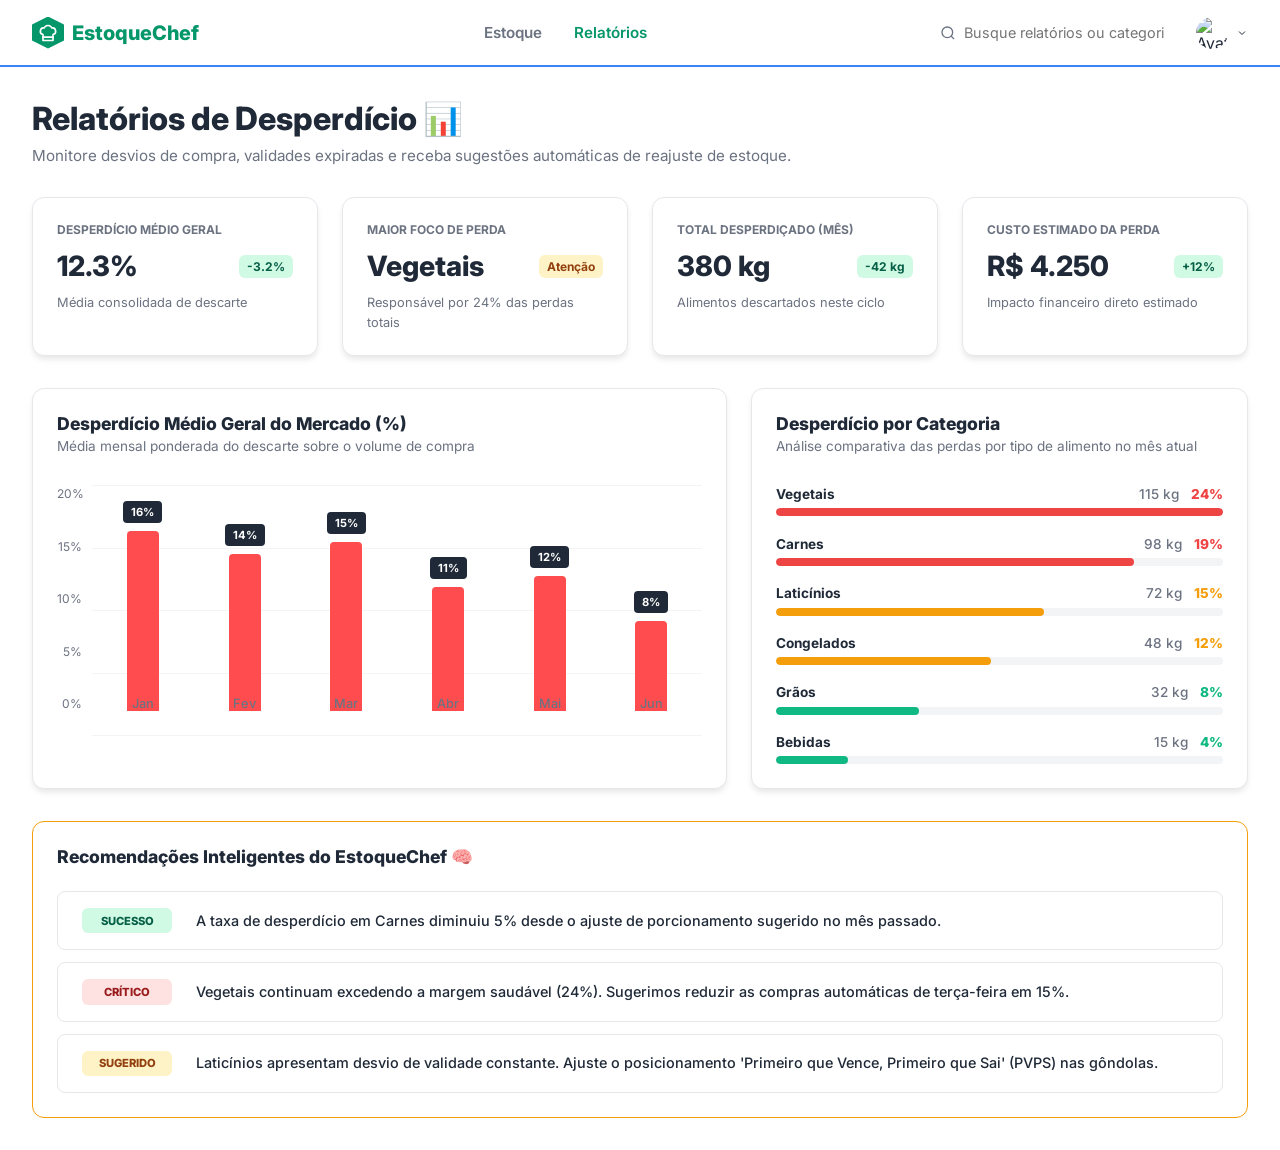
==== relatorios.html @ d9ad33a5 "feat: relatorios" ====
<!DOCTYPE html>
<html lang="pt-BR">
<head>
    <meta charset="UTF-8">
    <meta name="viewport" content="width=device-width, initial-scale=1.0">
    <title>EstoqueChef - Relatórios</title>
    <link href="https://fonts.googleapis.com/css2?family=Inter:wght@400;500;600;700;800&display=swap" rel="stylesheet">
    <link rel="stylesheet" href="assets/css/global.css">
    <link rel="stylesheet" href="assets/css/relatorios.css">
</head>
<body>

    <!-- Cabeçalho -->
    <header class="header">
        <div class="logo">
            <div class="logo-icon">
                <svg width="20" height="20" viewBox="0 0 24 24" fill="none" stroke="white" stroke-width="2" stroke-linecap="round" stroke-linejoin="round"><path d="M6 13.87A4 4 0 0 1 7.41 6a5.11 5.11 0 0 1 1.05-1.54 5 5 0 0 1 7.08 0A5.11 5.11 0 0 1 16.59 6 4 4 0 0 1 18 13.87V21H6Z"></path><line x1="6" y1="17" x2="18" y2="17"></line></svg>
            </div>
            <span class="logo-text">EstoqueChef</span>
        </div>

        <nav class="nav-menu">
            <a href="index.html" class="nav-item">Estoque</a>
            <a href="relatorios.html" class="nav-item active">Relatórios</a>
        </nav>

        <div class="user-actions">
            <!-- ... barra de pesquisa e avatar iguais ... -->
            <div class="search-bar">
                <svg class="search-icon" width="16" height="16" viewBox="0 0 24 24" fill="none" stroke="currentColor" stroke-width="2"><circle cx="11" cy="11" r="8"></circle><line x1="21" y1="21" x2="16.65" y2="16.65"></line></svg>
                <input type="text" placeholder="Busque relatórios ou categorias...">
            </div>
            <div class="user-profile">
                <img src="https://i.pravatar.cc/150?img=11" alt="Avatar do usuário">
                <svg width="12" height="12" viewBox="0 0 24 24" fill="none" stroke="currentColor" stroke-width="2"><polyline points="6 9 12 15 18 9"></polyline></svg>
            </div>
        </div>
    </header>

    <!-- Conteúdo Principal -->
    <main class="main-content">
        
        <div class="page-header">
            <div class="page-title">
                <h1>Relatórios de Desperdício 📊</h1>
                <p>Monitore desvios de compra, validades expiradas e receba sugestões automáticas de reajuste de estoque.</p>
            </div>
        </div>

        <!-- KPIs: ID kpi-container -->
        <section class="kpi-grid" id="kpi-container">
            <!-- O JS injetará os KPIs aqui -->
        </section>

        <!-- Seção de Gráficos -->
        <section class="charts-grid">
            
            <!-- Gráfico 1 (Barras Verticais) -->
            <div class="chart-card">
                <div class="chart-header">
                    <h3>Desperdício Médio Geral do Mercado (%)</h3>
                    <p>Média mensal ponderada do descarte sobre o volume de compra</p>
                </div>
                <div class="bar-chart-container">
                    <div class="y-axis">
                        <span>20%</span><span>15%</span><span>10%</span><span>5%</span><span>0%</span>
                    </div>
                    <!-- ID grafico-vertical-container -->
                    <div class="chart-bars" id="grafico-vertical-container">
                        <!-- O JS injetará as linhas de grade e as barras aqui -->
                    </div>
                </div>
            </div>

            <!-- Gráfico 2 (Barras Horizontais) -->
            <div class="chart-card">
                <div class="chart-header">
                    <h3>Desperdício por Categoria</h3>
                    <p>Análise comparativa das perdas por tipo de alimento no mês atual</p>
                </div>
                <!-- ID grafico-horizontal-container -->
                <div class="horiz-chart-container" id="grafico-horizontal-container">
                    <!-- O JS injetará as barras horizontais aqui -->
                </div>
            </div>

        </section>

        <!-- Recomendações: ID recomendacoes-container -->
        <section class="recommendations-box">
            <h3 class="rec-title">Recomendações Inteligentes do EstoqueChef 🧠</h3>
            <div class="rec-list" id="recomendacoes-container">
                <!-- O JS injetará as recomendações aqui -->
            </div>
        </section>

    </main>

    <!-- Script exclusivo da página de relatórios -->
    <script src="/assets/js/relatorios.js"></script>
</body>
</html>
---- assets/css/global.css ----
:root {
    --primary-green: #059669;
    --primary-green-light: #10b981;
    --bg-color: #ffffff;
    --text-main: #1f2937;
    --text-muted: #6b7280;
    --border-color: #e5e7eb;
    
    --color-critical: #ef4444;
    --bg-critical: #fee2e2;
    --color-warning: #f59e0b;
    --bg-warning: #fef3c7;
    --color-normal: #10b981;
    --bg-normal: #d1fae5;
}

* {
    margin: 0;
    padding: 0;
    box-sizing: border-box;
    font-family: 'Inter', sans-serif;
}

body {
    background-color: var(--bg-color);
    color: var(--text-main);
}

/* Header */
.header {
    display: flex;
    justify-content: space-between;
    align-items: center;
    padding: 1rem 2rem;
    border-bottom: 2px solid #3b82f6; /* Blue bottom border from screenshot */
    background: white;
}

.logo {
    display: flex;
    align-items: center;
    gap: 0.5rem;
}

.logo-icon {
    background-color: var(--primary-green);
    width: 32px;
    height: 32px;
    border-radius: 8px;
    display: flex;
    align-items: center;
    justify-content: center;
    clip-path: polygon(50% 0%, 100% 25%, 100% 75%, 50% 100%, 0% 75%, 0% 25%);
}

.logo-text {
    font-weight: 800;
    color: var(--primary-green);
    font-size: 1.25rem;
}

.nav-menu {
    display: flex;
    gap: 2rem;
}

.nav-item {
    text-decoration: none;
    color: var(--text-muted);
    font-weight: 600;
    font-size: 0.95rem;
    transition: color 0.2s;
}

.nav-item:hover, .nav-item.active {
    color: var(--primary-green);
}

.user-actions {
    display: flex;
    align-items: center;
    gap: 1.5rem;
}

.search-bar {
    display: flex;
    align-items: center;
    gap: 0.5rem;
    background: transparent;
    padding: 0.5rem;
}

.search-bar input {
    border: none;
    outline: none;
    font-size: 0.9rem;
    color: var(--text-main);
    width: 200px;
}

.search-icon {
    color: var(--text-muted);
}

.user-profile {
    display: flex;
    align-items: center;
    gap: 0.5rem;
    cursor: pointer;
}

.user-profile img {
    width: 32px;
    height: 32px;
    border-radius: 50%;
    object-fit: cover;
}

/* Main Content */
.main-content {
    max-width: 1400px;
    margin: 0 auto;
    padding: 2rem;
}

/* Greeting */
.greeting-section {
    margin-bottom: 2rem;
}

.greeting-section h1 {
    font-size: 2rem;
    font-weight: 800;
    margin-bottom: 0.25rem;
}

.greeting-section p {
    color: var(--text-muted);
    font-size: 1rem;
}

/* Categories */
.categories-section {
    margin-bottom: 3rem;
}

.categories-section h2 {
    font-size: 0.85rem;
    font-weight: 800;
    margin-bottom: 1rem;
    color: var(--text-main);
}

.categories-list {
    display: flex;
    gap: 2rem;
}

.category-item {
    display: flex;
    flex-direction: column;
    align-items: center;
    gap: 0.5rem;
    cursor: pointer;
}

.category-icon {
    width: 70px;
    height: 70px;
    border-radius: 50%;
    border: 1px solid var(--border-color);
    display: flex;
    align-items: center;
    justify-content: center;
    background: white;
    transition: border 0.2s;
}

.category-icon img {
    width: 35px;
    height: 35px;
    object-fit: contain;
}

.category-icon.active-cat {
    border: 2px solid var(--primary-green-light);
}

.category-item span {
    font-size: 0.9rem;
    font-weight: 600;
    color: var(--text-main);
}

/* Items Section */
.items-section {
    margin-bottom: 3rem;
}

.section-header {
    display: flex;
    justify-content: space-between;
    align-items: flex-end;
    margin-bottom: 1.5rem;
}

.section-header h2 {
    font-size: 1.5rem;
    font-weight: 800;
    margin-bottom: 0.25rem;
}

.section-header p {
    color: var(--text-muted);
    font-size: 0.9rem;
}

.view-all {
    color: var(--primary-green-light);
    text-decoration: none;
    font-weight: 600;
    font-size: 0.9rem;
}

/* Cards Grid */
.cards-grid {
    display: grid;
    grid-template-columns: repeat(5, 1fr);
    gap: 1.5rem;
}

.card {
    background: white;
    border-radius: 12px;
    overflow: hidden;
    box-shadow: 0 4px 6px -1px rgba(0, 0, 0, 0.1), 0 2px 4px -1px rgba(0, 0, 0, 0.06);
    border: 1px solid var(--border-color);
}

.card-image-container {
    position: relative;
    height: 140px;
}

.card-image {
    width: 100%;
    height: 100%;
    object-fit: cover;
}

.badge {
    position: absolute;
    top: 0.75rem;
    left: 0.75rem;
    padding: 0.25rem 0.5rem;
    border-radius: 4px;
    font-size: 0.7rem;
    font-weight: 800;
    letter-spacing: 0.5px;
}

.badge-critical {
    background-color: var(--bg-critical);
    color: var(--color-critical);
}

.badge-warning {
    background-color: var(--bg-warning);
    color: var(--color-warning);
}

.badge-normal {
    background-color: var(--bg-normal);
    color: var(--color-normal);
}

.card-content {
    padding: 1.25rem;
}

.category-label {
    font-size: 0.7rem;
    color: var(--text-muted);
    font-weight: 700;
    letter-spacing: 0.5px;
    display: block;
    margin-bottom: 0.25rem;
}

.product-name {
    font-size: 1.1rem;
    font-weight: 800;
    margin-bottom: 1rem;
    white-space: nowrap;
    overflow: hidden;
    text-overflow: ellipsis;
}

.stats-row {
    display: flex;
    justify-content: space-between;
    margin-bottom: 0.5rem;
    font-size: 0.85rem;
}

.stat-label {
    color: var(--text-muted);
}

.stat-value {
    font-weight: 700;
    color: var(--text-main);
}

/* Colors for specific texts */
.text-critical { color: var(--color-critical) !important; }
.text-warning { color: var(--color-warning) !important; }
.text-normal { color: var(--color-normal) !important; }
.text-muted .stat-label, .text-muted .stat-value { color: #9ca3af !important; font-weight: 500; }

/* Progress Bars */
.progress-bar-bg {
    width: 100%;
    height: 4px;
    background-color: #f3f4f6;
    border-radius: 2px;
    margin-top: 1rem;
    overflow: hidden;
}

.progress-bar {
    height: 100%;
    border-radius: 2px;
}

.bg-critical { background-color: var(--color-critical); }
.bg-warning { background-color: var(--color-warning); }
.bg-normal { background-color: var(--color-normal); }
---- assets/css/relatorios.css ----
.page-header {
    display: flex;
    justify-content: space-between;
    align-items: flex-start;
    margin-bottom: 2rem;
}

.page-title h1 {
    font-size: 2rem;
    font-weight: 800;
    margin-bottom: 0.5rem;
    color: var(--text-main);
}

.page-title p {
    color: var(--text-muted);
    font-size: 0.95rem;
}

.page-filters {
    display: flex;
    gap: 1rem;
}

.filter-dropdown {
    background: white;
    border: 1px solid var(--border-color);
    border-radius: 8px;
    padding: 0.5rem 1rem;
    display: flex;
    flex-direction: column;
    cursor: pointer;
    min-width: 160px;
}

.filter-label {
    font-size: 0.65rem;
    color: var(--text-muted);
    font-weight: 700;
    margin-bottom: 0.25rem;
}

.filter-value {
    font-size: 0.9rem;
    font-weight: 700;
    display: flex;
    align-items: center;
    justify-content: space-between;
    color: var(--text-main);
}

.kpi-grid {
    display: grid;
    grid-template-columns: repeat(4, 1fr);
    gap: 1.5rem;
    margin-bottom: 2rem;
}

.kpi-card {
    background: white;
    border-radius: 12px;
    padding: 1.5rem;
    box-shadow: 0 4px 6px -1px rgba(0, 0, 0, 0.1);
    border: 1px solid var(--border-color);
}

.kpi-title {
    font-size: 0.75rem;
    color: var(--text-muted);
    font-weight: 700;
    display: block;
    margin-bottom: 0.75rem;
}

.kpi-value-row {
    display: flex;
    align-items: center;
    justify-content: space-between;
    margin-bottom: 0.5rem;
}

.kpi-value {
    font-size: 1.75rem;
    font-weight: 800;
    color: var(--text-main);
}

.kpi-badge {
    padding: 0.25rem 0.5rem;
    border-radius: 6px;
    font-size: 0.75rem;
    font-weight: 700;
}

.badge-green { background: var(--bg-normal); color: #065f46; }
.badge-yellow { background: var(--bg-warning); color: #92400e; }

.kpi-subtext {
    font-size: 0.8rem;
    color: var(--text-muted);
}

.charts-grid {
    display: grid;
    grid-template-columns: 1.4fr 1fr;
    gap: 1.5rem;
    margin-bottom: 2rem;
}

.chart-card {
    background: white;
    border-radius: 12px;
    padding: 1.5rem;
    box-shadow: 0 4px 6px -1px rgba(0, 0, 0, 0.1);
    border: 1px solid var(--border-color);
}

.chart-header {
    margin-bottom: 2rem;
}

.chart-header h3 {
    font-size: 1.1rem;
    font-weight: 800;
    margin-bottom: 0.25rem;
    color: var(--text-main);
}

.chart-header p {
    font-size: 0.85rem;
    color: var(--text-muted);
}

.bar-chart-container {
    display: flex;
    height: 250px;
    position: relative;
    padding-left: 35px; 
}

.y-axis {
    position: absolute;
    left: 0;
    top: 0;
    bottom: 25px; 
    display: flex;
    flex-direction: column;
    justify-content: space-between;
    font-size: 0.75rem;
    color: var(--text-muted);
    text-align: right;
    width: 25px;
}

.chart-bars {
    flex: 1;
    display: flex;
    justify-content: space-around;
    align-items: flex-end;
    position: relative;
    padding-bottom: 25px; 
}

.grid-line {
    position: absolute;
    left: 0;
    right: 0;
    height: 1px;
    background-color: #f3f4f6;
    z-index: 1;
}

.bar-group {
    display: flex;
    flex-direction: column;
    align-items: center;
    justify-content: flex-end;
    height: 100%;
    z-index: 2;
    width: 40px;
    position: relative;
}

.bar {
    width: 32px;
    border-radius: 4px 4px 0 0;
    transition: height 0.3s;
}

.bg-salmon { background-color: #ff4d4f; } 

.bar-tooltip {
    background: var(--text-main);
    color: white;
    font-size: 0.7rem;
    font-weight: 700;
    padding: 0.25rem 0.5rem;
    border-radius: 4px;
    margin-bottom: 0.5rem;
}

.x-label {
    position: absolute;
    bottom: 0;
    font-size: 0.8rem;
    color: var(--text-muted);
    font-weight: 500;
}

.horiz-chart-container {
    display: flex;
    flex-direction: column;
    gap: 1.2rem;
}

.horiz-item {
    display: flex;
    flex-direction: column;
    gap: 0.4rem;
}

.horiz-info {
    display: flex;
    justify-content: space-between;
    align-items: center;
    font-size: 0.85rem;
    font-weight: 700;
    color: var(--text-main);
}

.horiz-stats {
    display: flex;
    gap: 0.75rem;
    align-items: center;
}

.horiz-kg { color: var(--text-muted); font-weight: 500;}
.horiz-pct { font-weight: 800; }

.horiz-bar-bg {
    width: 100%;
    height: 8px;
    background: #f3f4f6;
    border-radius: 4px;
    overflow: hidden;
}

.horiz-bar {
    height: 100%;
    border-radius: 4px;
}

.text-red { color: var(--color-critical); }
.bg-red { background-color: var(--color-critical); }
.text-orange { color: var(--color-warning); }
.bg-orange { background-color: var(--color-warning); }
.text-green { color: var(--color-normal); }
.bg-green { background-color: var(--color-normal); }

.recommendations-box {
    border: 1px solid var(--color-warning);
    border-radius: 12px;
    padding: 1.5rem;
    background: transparent;
}

.rec-title {
    font-size: 1.1rem;
    font-weight: 800;
    margin-bottom: 1.5rem;
    color: var(--text-main);
}

.rec-list {
    display: flex;
    flex-direction: column;
    gap: 0.75rem;
}

.rec-item {
    background: white;
    padding: 1rem 1.5rem;
    border-radius: 8px;
    display: flex;
    align-items: center;
    gap: 1.5rem;
    border: 1px solid var(--border-color);
}

.tag {
    padding: 0.35rem 0.75rem;
    border-radius: 6px;
    font-size: 0.7rem;
    font-weight: 800;
    min-width: 90px;
    text-align: center;
}

.tag-success { background: var(--bg-normal); color: #065f46; }
.tag-critical { background: var(--bg-critical); color: #991b1b; }
.tag-warning { background: var(--bg-warning); color: #92400e; }

.rec-item p {
    font-size: 0.9rem;
    color: var(--text-main);
    font-weight: 500;
    line-height: 1.4;
}
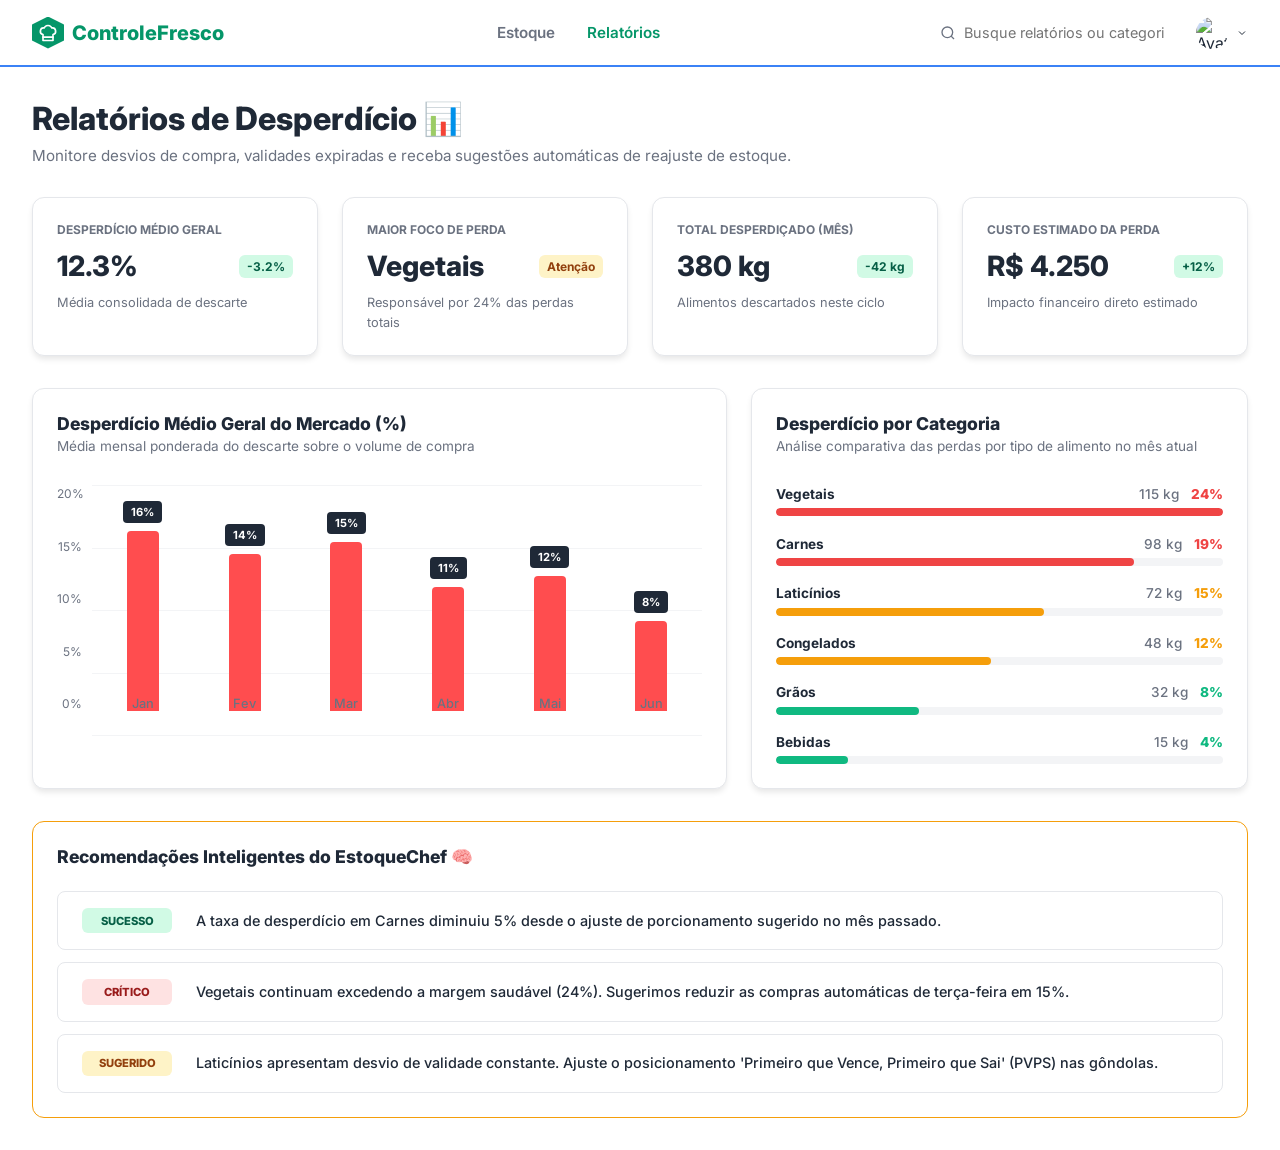
==== commit e54a2bb1: "feat: navegação" ====
--- a/relatorios.html
+++ b/relatorios.html
@@ -3,7 +3,7 @@
 <head>
     <meta charset="UTF-8">
     <meta name="viewport" content="width=device-width, initial-scale=1.0">
-    <title>EstoqueChef - Relatórios</title>
+    <title>ControleFresco - Relatórios</title>
     <link href="https://fonts.googleapis.com/css2?family=Inter:wght@400;500;600;700;800&display=swap" rel="stylesheet">
     <link rel="stylesheet" href="assets/css/global.css">
     <link rel="stylesheet" href="assets/css/relatorios.css">
@@ -16,7 +16,7 @@
             <div class="logo-icon">
                 <svg width="20" height="20" viewBox="0 0 24 24" fill="none" stroke="white" stroke-width="2" stroke-linecap="round" stroke-linejoin="round"><path d="M6 13.87A4 4 0 0 1 7.41 6a5.11 5.11 0 0 1 1.05-1.54 5 5 0 0 1 7.08 0A5.11 5.11 0 0 1 16.59 6 4 4 0 0 1 18 13.87V21H6Z"></path><line x1="6" y1="17" x2="18" y2="17"></line></svg>
             </div>
-            <span class="logo-text">EstoqueChef</span>
+            <span class="logo-text">ControleFresco</span>
         </div>
 
         <nav class="nav-menu">
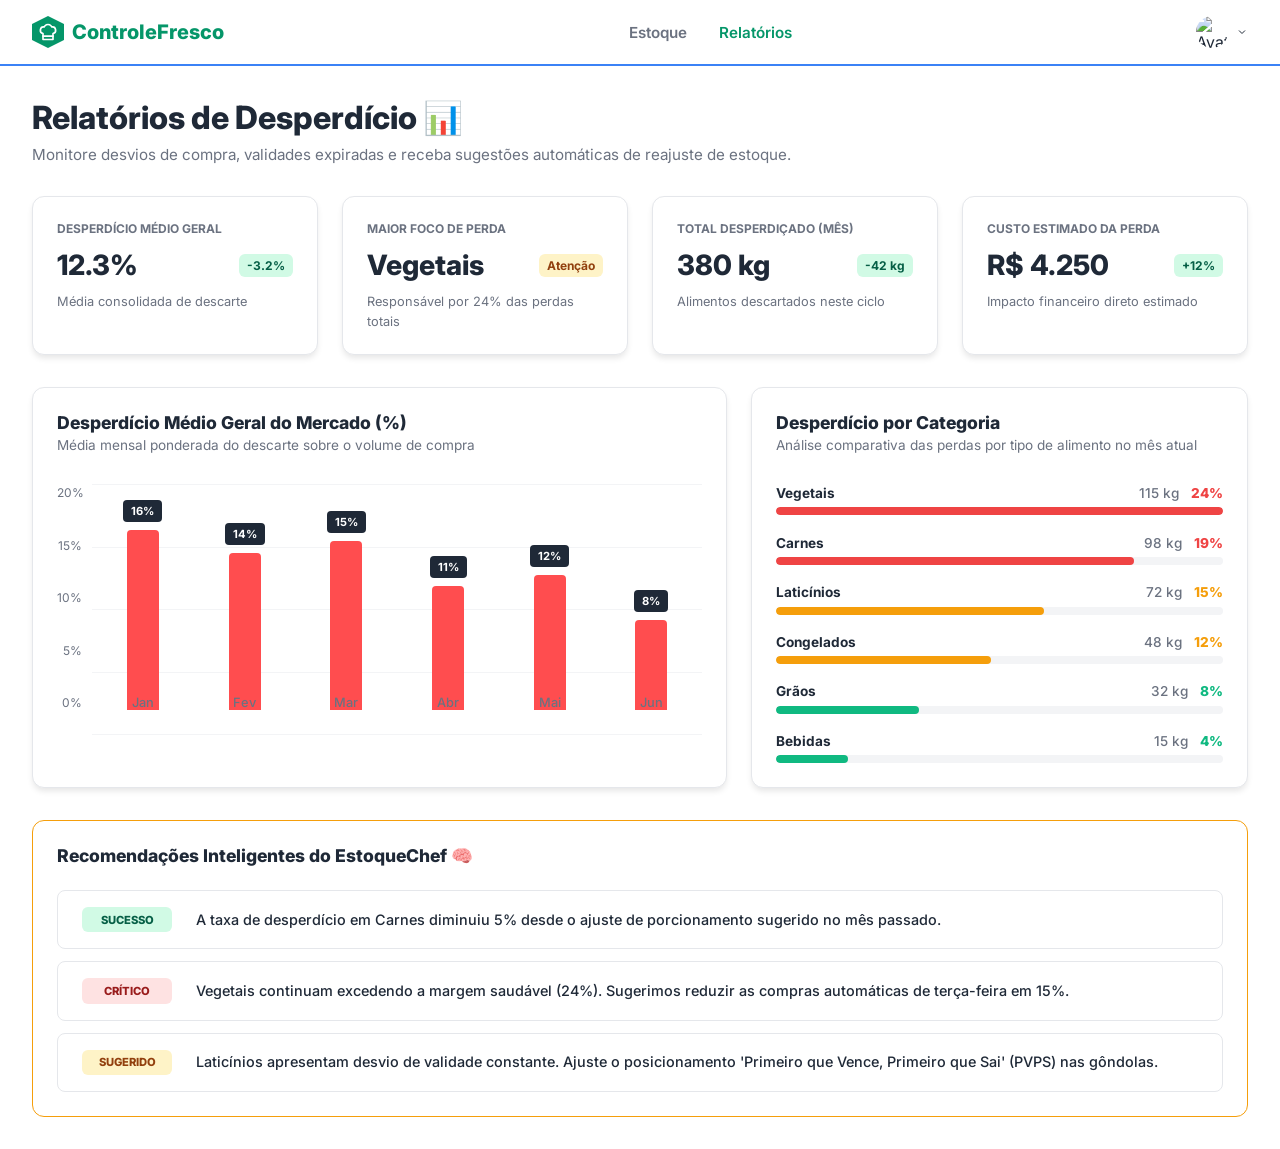
==== commit 7277dec4: "fix: dados" ====
--- a/relatorios.html
+++ b/relatorios.html
@@ -24,12 +24,7 @@
             <a href="relatorios.html" class="nav-item active">Relatórios</a>
         </nav>
 
-        <div class="user-actions">
-            <!-- ... barra de pesquisa e avatar iguais ... -->
-            <div class="search-bar">
-                <svg class="search-icon" width="16" height="16" viewBox="0 0 24 24" fill="none" stroke="currentColor" stroke-width="2"><circle cx="11" cy="11" r="8"></circle><line x1="21" y1="21" x2="16.65" y2="16.65"></line></svg>
-                <input type="text" placeholder="Busque relatórios ou categorias...">
-            </div>
+        <div class="user-actions">           
             <div class="user-profile">
                 <img src="https://i.pravatar.cc/150?img=11" alt="Avatar do usuário">
                 <svg width="12" height="12" viewBox="0 0 24 24" fill="none" stroke="currentColor" stroke-width="2"><polyline points="6 9 12 15 18 9"></polyline></svg>
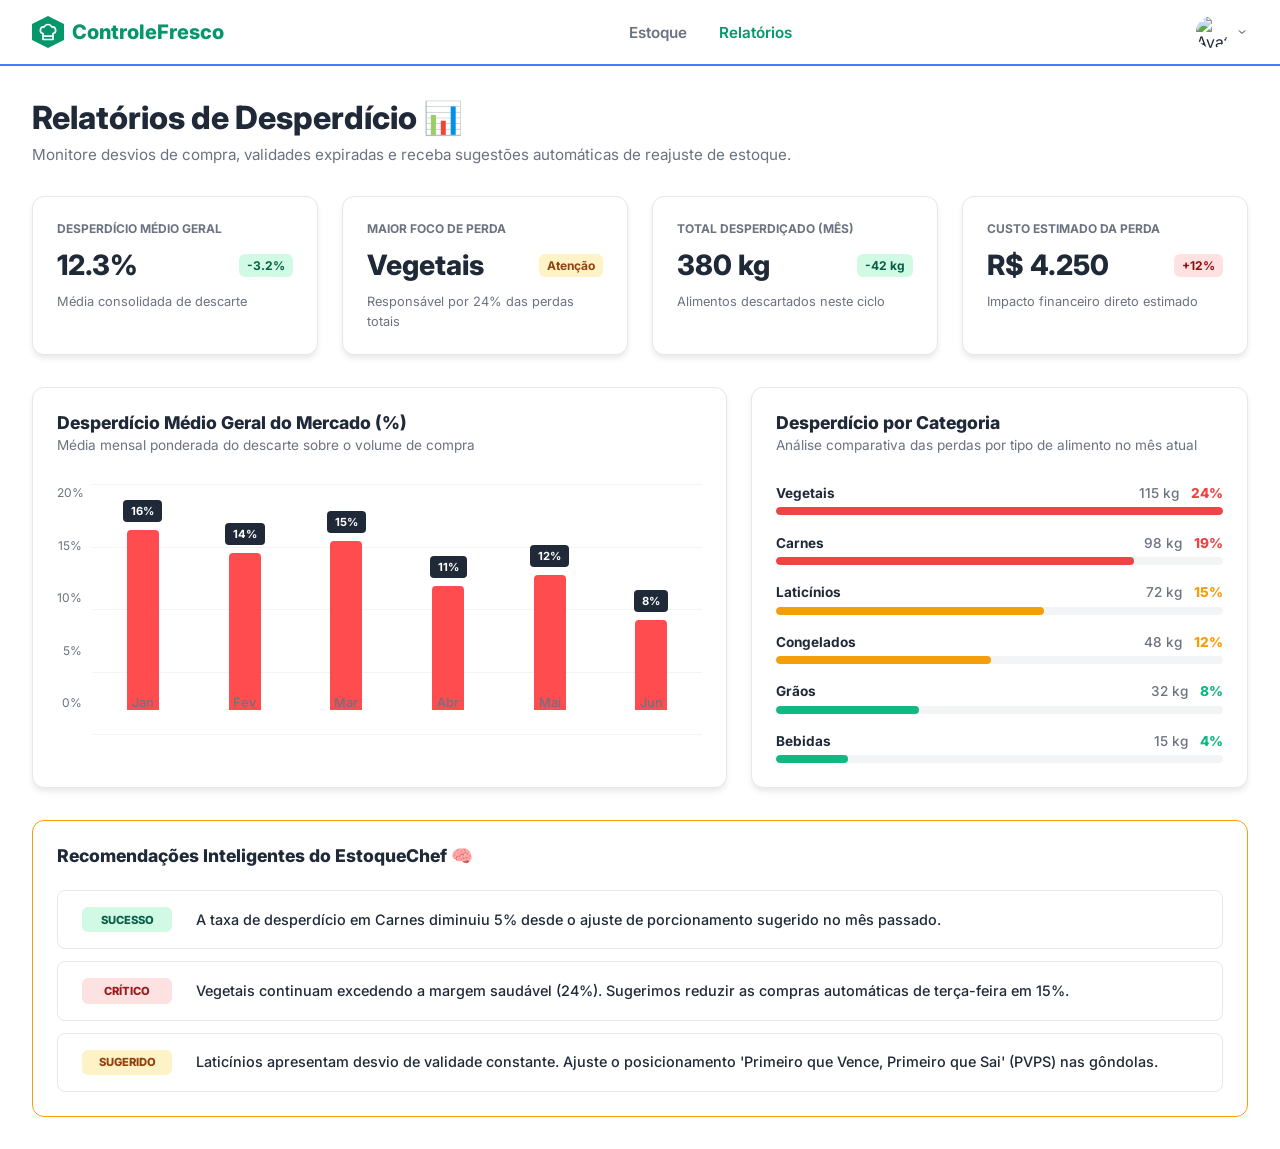
==== commit 144340e3: "fix: dados" ====
--- a/assets/css/global.css
+++ b/assets/css/global.css
@@ -335,4 +335,281 @@
 
 .bg-critical { background-color: var(--color-critical); }
 .bg-warning { background-color: var(--color-warning); }
-.bg-normal { background-color: var(--color-normal); }+.bg-normal { background-color: var(--color-normal); }
+
+/* ===== RESPONSIVE DESIGN ===== */
+
+/* Tablets (768px and below) */
+@media (max-width: 768px) {
+    .header {
+        padding: 1rem;
+        flex-wrap: wrap;
+    }
+
+    .logo-text {
+        font-size: 1.1rem;
+    }
+
+    .nav-menu {
+        gap: 1rem;
+        font-size: 0.85rem;
+    }
+
+    .nav-item {
+        font-size: 0.85rem;
+    }
+
+    .search-bar input {
+        width: 150px;
+        font-size: 0.85rem;
+    }
+
+    .main-content {
+        padding: 1.5rem;
+        max-width: 100%;
+    }
+
+    .greeting-section h1 {
+        font-size: 1.5rem;
+    }
+
+    .greeting-section p {
+        font-size: 0.9rem;
+    }
+
+    .categories-section h2 {
+        font-size: 0.8rem;
+    }
+
+    .categories-list {
+        gap: 1rem;
+        flex-wrap: wrap;
+        justify-content: flex-start;
+    }
+
+    .category-icon {
+        width: 60px;
+        height: 60px;
+    }
+
+    .category-icon img {
+        width: 30px;
+        height: 30px;
+    }
+
+    .category-item span {
+        font-size: 0.8rem;
+    }
+
+    .section-header {
+        flex-direction: column;
+        align-items: flex-start;
+        gap: 0.5rem;
+    }
+
+    .section-header h2 {
+        font-size: 1.2rem;
+    }
+
+    .section-header p {
+        font-size: 0.85rem;
+    }
+
+    .view-all {
+        font-size: 0.8rem;
+    }
+
+    /* Cards Grid: 3 columns on tablet */
+    .cards-grid {
+        grid-template-columns: repeat(3, 1fr);
+        gap: 1rem;
+    }
+
+    .card-image-container {
+        height: 120px;
+    }
+
+    .card-content {
+        padding: 1rem;
+    }
+
+    .product-name {
+        font-size: 1rem;
+    }
+
+    .stats-row {
+        font-size: 0.8rem;
+    }
+
+    .badge {
+        font-size: 0.65rem;
+    }
+}
+
+/* Phones (480px and below) */
+@media (max-width: 480px) {
+    .header {
+        padding: 0.75rem;
+        gap: 0.5rem;
+    }
+
+    .logo {
+        gap: 0.25rem;
+    }
+
+    .logo-icon {
+        width: 28px;
+        height: 28px;
+    }
+
+    .logo-text {
+        font-size: 1rem;
+        display: none;
+    }
+
+    .nav-menu {
+        gap: 0.5rem;
+        flex: 1;
+        justify-content: center;
+    }
+
+    .nav-item {
+        font-size: 0.75rem;
+        font-weight: 500;
+    }
+
+    .user-actions {
+        gap: 0.5rem;
+    }
+
+    .user-profile img {
+        width: 28px;
+        height: 28px;
+    }
+
+    .search-bar {
+        display: none;
+    }
+
+    .main-content {
+        padding: 1rem;
+    }
+
+    .greeting-section {
+        margin-bottom: 1.5rem;
+    }
+
+    .greeting-section h1 {
+        font-size: 1.25rem;
+    }
+
+    .greeting-section p {
+        font-size: 0.85rem;
+    }
+
+    .categories-section {
+        margin-bottom: 2rem;
+    }
+
+    .categories-section h2 {
+        font-size: 0.75rem;
+        margin-bottom: 0.75rem;
+    }
+
+    .categories-list {
+        gap: 0.75rem;
+        justify-content: space-around;
+    }
+
+    .category-icon {
+        width: 50px;
+        height: 50px;
+    }
+
+    .category-icon img {
+        width: 25px;
+        height: 25px;
+    }
+
+    .category-item span {
+        font-size: 0.7rem;
+    }
+
+    .items-section {
+        margin-bottom: 2rem;
+    }
+
+    .section-header h2 {
+        font-size: 1rem;
+    }
+
+    .section-header p {
+        font-size: 0.8rem;
+    }
+
+    .view-all {
+        font-size: 0.75rem;
+    }
+
+    /* Cards Grid: 2 columns on small phones, 1 on very small */
+    .cards-grid {
+        grid-template-columns: repeat(2, 1fr);
+        gap: 0.75rem;
+    }
+
+    .card {
+        border-radius: 8px;
+    }
+
+    .card-image-container {
+        height: 100px;
+    }
+
+    .card-content {
+        padding: 0.75rem;
+    }
+
+    .category-label {
+        font-size: 0.65rem;
+    }
+
+    .product-name {
+        font-size: 0.95rem;
+        margin-bottom: 0.75rem;
+    }
+
+    .stats-row {
+        font-size: 0.75rem;
+        margin-bottom: 0.35rem;
+    }
+
+    .badge {
+        font-size: 0.6rem;
+        padding: 0.2rem 0.4rem;
+    }
+
+    .progress-bar-bg {
+        margin-top: 0.75rem;
+        height: 3px;
+    }
+}
+
+/* Ultra-small phones (320px and below) */
+@media (max-width: 320px) {
+    .header {
+        padding: 0.5rem;
+    }
+
+    .main-content {
+        padding: 0.75rem;
+    }
+
+    .cards-grid {
+        grid-template-columns: 1fr;
+        gap: 0.5rem;
+    }
+
+    .greeting-section h1 {
+        font-size: 1.1rem;
+    }
+}
--- a/assets/css/relatorios.css
+++ b/assets/css/relatorios.css
@@ -94,6 +94,7 @@
 
 .badge-green { background: var(--bg-normal); color: #065f46; }
 .badge-yellow { background: var(--bg-warning); color: #92400e; }
+.badge-red { background: var(--bg-critical); color: #920e0e; }
 
 .kpi-subtext {
     font-size: 0.8rem;
@@ -305,4 +306,396 @@
     color: var(--text-main);
     font-weight: 500;
     line-height: 1.4;
+}
+
+/* ===== RESPONSIVE DESIGN ===== */
+
+/* Tablets (768px and below) */
+@media (max-width: 768px) {
+    .page-header {
+        flex-direction: column;
+        gap: 1rem;
+    }
+
+    .page-title h1 {
+        font-size: 1.5rem;
+    }
+
+    .page-title p {
+        font-size: 0.85rem;
+    }
+
+    .page-filters {
+        flex-wrap: wrap;
+        gap: 0.75rem;
+        width: 100%;
+    }
+
+    .filter-dropdown {
+        flex: 1;
+        min-width: 140px;
+        padding: 0.4rem 0.8rem;
+        font-size: 0.8rem;
+    }
+
+    .filter-label {
+        font-size: 0.6rem;
+    }
+
+    .filter-value {
+        font-size: 0.8rem;
+    }
+
+    /* KPI Grid: 2 columns on tablet */
+    .kpi-grid {
+        grid-template-columns: repeat(2, 1fr);
+        gap: 1rem;
+        margin-bottom: 1.5rem;
+    }
+
+    .kpi-card {
+        padding: 1rem;
+        border-radius: 10px;
+    }
+
+    .kpi-title {
+        font-size: 0.7rem;
+        margin-bottom: 0.5rem;
+    }
+
+    .kpi-value {
+        font-size: 1.5rem;
+    }
+
+    .kpi-badge {
+        font-size: 0.7rem;
+    }
+
+    .kpi-subtext {
+        font-size: 0.75rem;
+    }
+
+    /* Charts Grid: Stack vertically */
+    .charts-grid {
+        grid-template-columns: 1fr;
+        gap: 1rem;
+        margin-bottom: 1.5rem;
+    }
+
+    .chart-card {
+        padding: 1rem;
+        border-radius: 10px;
+    }
+
+    .chart-header {
+        margin-bottom: 1.5rem;
+    }
+
+    .chart-header h3 {
+        font-size: 1rem;
+    }
+
+    .chart-header p {
+        font-size: 0.8rem;
+    }
+
+    .bar-chart-container {
+        height: 200px;
+        padding-left: 30px;
+    }
+
+    .y-axis {
+        font-size: 0.7rem;
+        bottom: 20px;
+        width: 20px;
+    }
+
+    .chart-bars {
+        padding-bottom: 20px;
+    }
+
+    .bar-group {
+        width: 30px;
+    }
+
+    .bar {
+        width: 24px;
+    }
+
+    .x-label {
+        font-size: 0.7rem;
+    }
+
+    .bar-tooltip {
+        font-size: 0.65rem;
+        padding: 0.2rem 0.4rem;
+        margin-bottom: 0.35rem;
+    }
+
+    .horiz-chart-container {
+        gap: 1rem;
+    }
+
+    .horiz-item {
+        gap: 0.3rem;
+    }
+
+    .horiz-info {
+        font-size: 0.8rem;
+    }
+
+    .horiz-kg { font-size: 0.75rem; }
+
+    .horiz-bar-bg {
+        height: 6px;
+    }
+
+    .recommendations-box {
+        padding: 1rem;
+        border-radius: 10px;
+    }
+
+    .rec-title {
+        font-size: 1rem;
+        margin-bottom: 1rem;
+    }
+
+    .rec-list {
+        gap: 0.5rem;
+    }
+
+    .rec-item {
+        padding: 0.75rem 1rem;
+        gap: 1rem;
+        flex-wrap: wrap;
+        border-radius: 6px;
+    }
+
+    .rec-item p {
+        flex: 1;
+        font-size: 0.85rem;
+    }
+
+    .tag {
+        padding: 0.3rem 0.6rem;
+        font-size: 0.65rem;
+        min-width: 80px;
+    }
+}
+
+/* Phones (480px and below) */
+@media (max-width: 480px) {
+    .page-header {
+        gap: 0.75rem;
+    }
+
+    .page-title h1 {
+        font-size: 1.25rem;
+    }
+
+    .page-title p {
+        font-size: 0.8rem;
+    }
+
+    .page-filters {
+        flex-direction: column;
+        gap: 0.5rem;
+    }
+
+    .filter-dropdown {
+        flex: 1;
+        min-width: auto;
+        padding: 0.35rem 0.7rem;
+        font-size: 0.75rem;
+    }
+
+    .filter-label {
+        font-size: 0.55rem;
+    }
+
+    .filter-value {
+        font-size: 0.75rem;
+    }
+
+    /* KPI Grid: 1 column on phone */
+    .kpi-grid {
+        grid-template-columns: 1fr;
+        gap: 0.75rem;
+        margin-bottom: 1rem;
+    }
+
+    .kpi-card {
+        padding: 0.75rem;
+        border-radius: 8px;
+        box-shadow: 0 2px 4px -1px rgba(0, 0, 0, 0.1);
+    }
+
+    .kpi-title {
+        font-size: 0.65rem;
+        margin-bottom: 0.4rem;
+    }
+
+    .kpi-value {
+        font-size: 1.3rem;
+    }
+
+    .kpi-value-row {
+        margin-bottom: 0.3rem;
+    }
+
+    .kpi-badge {
+        font-size: 0.65rem;
+        padding: 0.2rem 0.4rem;
+    }
+
+    .kpi-subtext {
+        font-size: 0.7rem;
+    }
+
+    /* Charts Grid: Stack vertically */
+    .charts-grid {
+        grid-template-columns: 1fr;
+        gap: 0.75rem;
+        margin-bottom: 1rem;
+    }
+
+    .chart-card {
+        padding: 0.75rem;
+        border-radius: 8px;
+        box-shadow: 0 2px 4px -1px rgba(0, 0, 0, 0.1);
+    }
+
+    .chart-header {
+        margin-bottom: 1rem;
+    }
+
+    .chart-header h3 {
+        font-size: 0.95rem;
+    }
+
+    .chart-header p {
+        font-size: 0.75rem;
+    }
+
+    .bar-chart-container {
+        height: 180px;
+        padding-left: 25px;
+    }
+
+    .y-axis {
+        font-size: 0.65rem;
+        bottom: 15px;
+        width: 18px;
+    }
+
+    .chart-bars {
+        padding-bottom: 15px;
+    }
+
+    .bar-group {
+        width: 25px;
+    }
+
+    .bar {
+        width: 20px;
+    }
+
+    .x-label {
+        font-size: 0.65rem;
+    }
+
+    .bar-tooltip {
+        font-size: 0.6rem;
+        padding: 0.15rem 0.35rem;
+        margin-bottom: 0.3rem;
+    }
+
+    .horiz-chart-container {
+        gap: 0.75rem;
+    }
+
+    .horiz-item {
+        gap: 0.25rem;
+    }
+
+    .horiz-info {
+        font-size: 0.75rem;
+        flex-wrap: wrap;
+    }
+
+    .horiz-stats {
+        gap: 0.5rem;
+    }
+
+    .horiz-kg { font-size: 0.7rem; }
+    .horiz-pct { font-size: 0.75rem; }
+
+    .horiz-bar-bg {
+        height: 5px;
+    }
+
+    .recommendations-box {
+        padding: 0.75rem;
+        border-radius: 8px;
+    }
+
+    .rec-title {
+        font-size: 0.95rem;
+        margin-bottom: 0.75rem;
+    }
+
+    .rec-list {
+        gap: 0.4rem;
+    }
+
+    .rec-item {
+        padding: 0.5rem 0.75rem;
+        gap: 0.75rem;
+        flex-direction: column;
+        align-items: flex-start;
+        border-radius: 6px;
+    }
+
+    .rec-item p {
+        flex: 1;
+        font-size: 0.8rem;
+        width: 100%;
+    }
+
+    .tag {
+        padding: 0.25rem 0.5rem;
+        font-size: 0.6rem;
+        min-width: 70px;
+    }
+}
+
+/* Ultra-small phones (320px and below) */
+@media (max-width: 320px) {
+    .page-title h1 {
+        font-size: 1.1rem;
+    }
+
+    .kpi-grid {
+        gap: 0.5rem;
+    }
+
+    .kpi-card {
+        padding: 0.5rem;
+    }
+
+    .kpi-title {
+        font-size: 0.6rem;
+    }
+
+    .kpi-value {
+        font-size: 1.2rem;
+    }
+
+    .chart-card {
+        padding: 0.5rem;
+    }
+
+    .recommendations-box {
+        padding: 0.5rem;
+    }
 }
